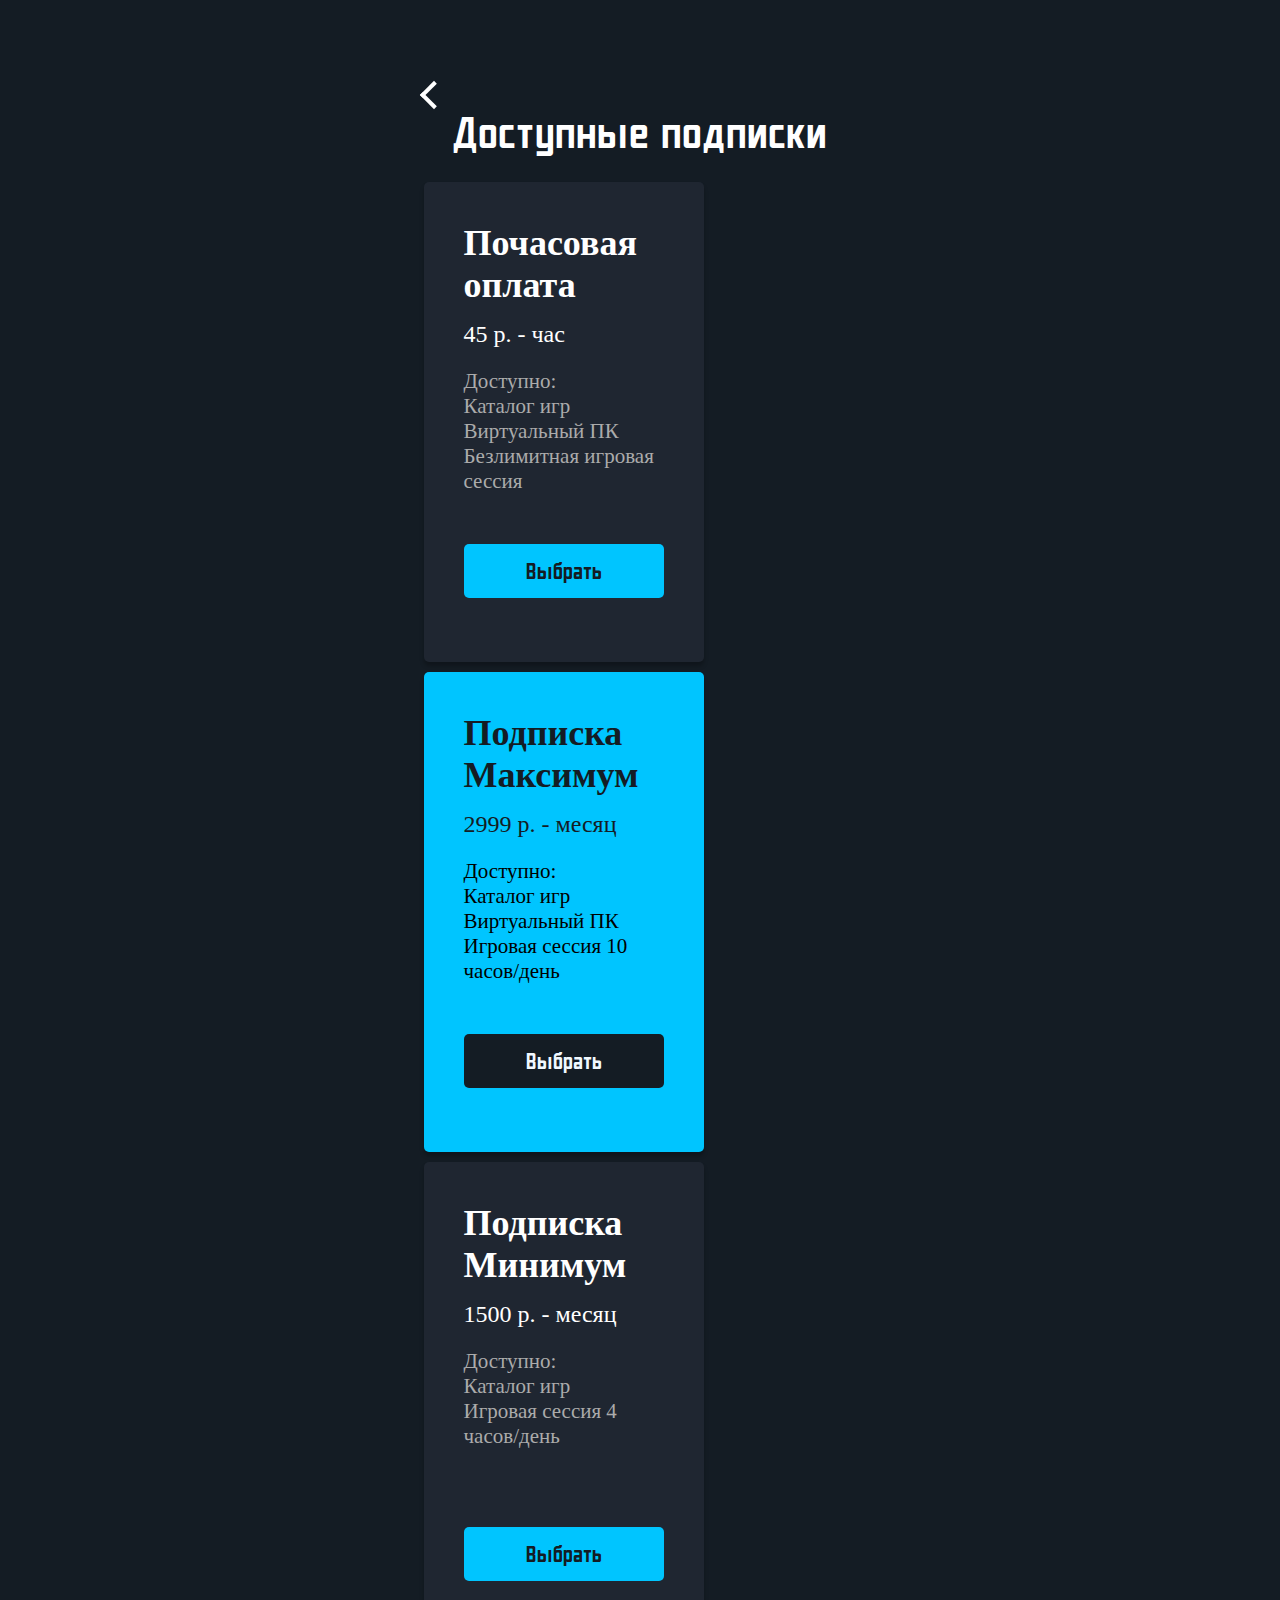
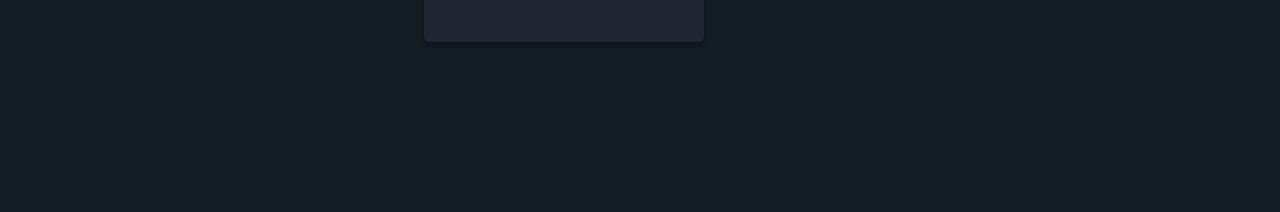
==== pages/available_subscriptions.html @ 453090e2 "Final result" ====
<!DOCTYPE html>
<html lang="en">

<head>
  <meta charset="UTF-8">
  <meta http-equiv="X-UA-Compatible" content="IE=edge">
  <meta name="viewport" content="width=device-width, initial-scale=1.0">
  <title>Subscriptions</title>
  <link rel="stylesheet" href="/assets/css/index.css">
  <link href="https://cdn.jsdelivr.net/npm/bootstrap@5.1.3/dist/css/bootstrap.min.css" rel="stylesheet"
    integrity="sha384-1BmE4kWBq78iYhFldvKuhfTAU6auU8tT94WrHftjDbrCEXSU1oBoqyl2QvZ6jIW3" crossorigin="anonymous">
</head>

<body class="page">
  <div class="container">
    <div class="subscribes">
      <div class="row m-auto" style="max-width: 500px;">
        <div class="col-sm-12 col-md-2 col-lg-1 mb-4">
          <a href="/index.html"><i class="left" style="margin-top: 15px;"></i></a>
        </div>
        <div class="col-sm-12 col-md-10 col-lg-10">
          <div class="title" style="padding-bottom: 25px;">
            Доступные подписки
          </div>
        </div>
      </div>
      <div class="row price">
        <div class="col-sm-6 col-md-3 sub__block">
          <div class="sub__box">
            <div class="sub__title">Почасовая
              оплата</div>
            <div class="sub__cost">45 р. - час</div>
            <div class="sub__about">Доступно:<br>
              Каталог игр<br>
              Виртуальный ПК<br>
              Безлимитная игровая сессия</div>
            <div class="sub__btn"><a href="registration.html">Выбрать</a></div>
          </div>
        </div>
        <div class="col-sm-6 col-md-3 sub__block active">
          <div class="sub__box">
            <div class="sub__title">Подписка Максимум</div>
            <div class="sub__cost">2999 р. - месяц</div>
            <div class="sub__about">Доступно:<br>
              Каталог игр<br>
              Виртуальный ПК<br>
              Игровая сессия 10 часов/день</div>
            <div class="sub__btn"><a href="registration.html">Выбрать</a></div>
          </div>
        </div>
        <div class="col-sm-12 col-md-3 sub__block">
          <div class="sub__box">
            <div class="sub__title">Подписка Минимум</div>
            <div class="sub__cost">1500 р. - месяц</div>
            <div class="sub__about" style="height: 128px;">Доступно:<br>
              Каталог игр<br>
              Игровая сессия 4 часов/день</div>
            <div class="sub__btn"><a href="registration.html">Выбрать</a></div>
          </div>
        </div>
      </div>
    </div>
  </div>
  <script src="/assets/js/subblocks.js"></script>
</body>

</html>
---- assets/css/index.css ----
@font-face {
  font-family: Aire;
  src: url("../fonts/AireExterior.woff") format("woff"), url("../fonts/AireExterior.woff2") format("woff2");
  font-weight: normal;
  font-style: normal;
}

@font-face {
  font-family: Pulsar;
  src: url("../fonts/Pulsar.woff") format("woff"), url("../fonts/Pulsar.woff2") format("woff2");
  font-weight: normal;
  font-style: normal;
}

@-webkit-keyframes menu__line-anim {
  0% {
    height: 0;
  }
  50% {
    height: 580px;
  }
  100% {
    height: 0;
  }
}

@keyframes menu__line-anim {
  0% {
    height: 0;
  }
  50% {
    height: 580px;
  }
  100% {
    height: 0;
  }
}

@-webkit-keyframes header__line-before-anim {
  0% {
    height: 0;
  }
  50% {
    height: 80px;
  }
  100% {
    height: 0;
  }
}

@keyframes header__line-before-anim {
  0% {
    height: 0;
  }
  50% {
    height: 80px;
  }
  100% {
    height: 0;
  }
}

@-webkit-keyframes header__line-after-anim {
  0% {
    height: 0;
  }
  50% {
    height: 250px;
  }
  100% {
    height: 0;
  }
}

@keyframes header__line-after-anim {
  0% {
    height: 0;
  }
  50% {
    height: 250px;
  }
  100% {
    height: 0;
  }
}

@-webkit-keyframes header__line-after-anim-mobile {
  0% {
    height: 0;
  }
  50% {
    height: 90px;
  }
  100% {
    height: 0;
  }
}

@keyframes header__line-after-anim-mobile {
  0% {
    height: 0;
  }
  50% {
    height: 90px;
  }
  100% {
    height: 0;
  }
}

body {
  margin: 0;
  min-height: 100vh;
  width: 100%;
  overflow: auto;
}

.main__page {
  background: -webkit-gradient(linear, left top, left bottom, from(#527e8b), to(#141c24));
  background: linear-gradient(#527e8b, #141c24);
}

a {
  color: #fff !important;
  text-decoration: none !important;
}

ul,
li {
  margin: 0;
  padding-left: 0 !important;
  list-style-type: none;
}

h1,
h2,
h3,
h4,
h5,
h6 {
  margin: 0;
}

h1 {
  color: white;
  -webkit-box-align: center;
      -ms-flex-align: center;
          align-items: center;
  font-family: Aire;
  font-weight: 400;
  font-size: 48px;
}

*,
*::after,
*::before {
  -webkit-box-sizing: border-box;
          box-sizing: border-box;
}

.hidden {
  opacity: 0;
}

input {
  height: 75px;
  width: 390px;
  padding-left: 24px;
  margin: 0 0 15px;
  border-radius: 5px;
}

.header {
  padding-top: 50px;
  margin-bottom: 200px;
}

.header::before {
  content: "";
  position: absolute;
  display: block;
  top: 4%;
  left: 50%;
  width: 1px;
  height: 0px;
  background-color: #fff;
  -webkit-animation: header__line-before-anim 4s linear infinite;
          animation: header__line-before-anim 4s linear infinite;
}

.header::after {
  content: "";
  position: absolute;
  display: block;
  bottom: 0;
  left: 50%;
  width: 1px;
  height: 0px;
  background-color: #fff;
  -webkit-animation: header__line-after-anim 8s linear infinite;
          animation: header__line-after-anim 8s linear infinite;
}

.upper-side {
  margin-bottom: 10px;
  padding-left: 50px;
  padding-top: 40px;
}

.logo {
  display: -webkit-box;
  display: -ms-flexbox;
  display: flex;
}

.logo__img {
  margin-top: -5px;
  width: 40px;
  height: 35px;
  margin-right: 30px;
}

.logo__title {
  font-family: Pulsar;
  text-transform: uppercase;
  font-weight: 400;
  font-size: 24px;
  color: #fff;
}

.link {
  font-family: "Roboto" serif;
  font-size: 16px;
  font-weight: 30;
  -webkit-transition: color 0.15s ease-in-out;
  transition: color 0.15s ease-in-out;
}

.link::after {
  content: "";
  display: block;
  width: 0;
  height: 1px;
  background-color: #00c5ff;
  -webkit-transition: width 0.15s ease-in-out;
  transition: width 0.15s ease-in-out;
}

.link:hover {
  color: #00c5ff !important;
}

.link:hover::after {
  width: 100%;
}

.menu__button {
  cursor: pointer;
  position: absolute;
  width: 45px;
  height: 45px;
  -webkit-transition: all 0.2s ease-in-out;
  transition: all 0.2s ease-in-out;
}

.menu__button:hover {
  -webkit-transform: rotate(90deg);
          transform: rotate(90deg);
}

.menu__button:hover .menu__line {
  background-color: #00c5ff;
}

.menu__line {
  width: 45px;
  height: 5px;
  display: block;
  background-color: white;
  -webkit-transition: background-color 0.2s ease-in-out;
  transition: background-color 0.2s ease-in-out;
}

.menu__line#first {
  margin-top: 11px;
}

.menu__line#second {
  margin-top: 9px;
}

.menu__long-line {
  position: absolute;
  display: block;
  margin-left: 22.5px;
  margin-top: 60px;
  width: 1px;
  height: 0;
  background-color: #fff;
  -webkit-animation: menu__line-anim 16s linear infinite;
          animation: menu__line-anim 16s linear infinite;
}

.title {
  text-align: center;
  font-family: Aire;
  font-size: 48px;
  line-height: 1;
  color: #fff;
}

.subtitle {
  margin-top: 250px;
  text-align: center;
  font-family: "Roboto" serif;
  font-weight: 500;
  font-size: 16px;
  color: #fff;
}

.button {
  margin: 120px auto;
  opacity: 0.4;
  text-align: center;
  -webkit-transition: opacity 0.2s ease;
  transition: opacity 0.2s ease;
  cursor: pointer;
}

.button a {
  font-family: Aire;
  font-size: 26px;
}

.button p {
  color: #000;
  padding-top: 10px;
}

.button:hover {
  opacity: 0.8;
}

.corner {
  height: 60px;
  width: 250px;
  -webkit-clip-path: polygon(0 0, 0 100%, 100% 100%, 100% 30%, 90% 0);
          clip-path: polygon(0 0, 0 100%, 100% 100%, 100% 30%, 90% 0);
  background: white;
}

.corner--entrance {
  margin: 15px 57px 15px 37px;
}

.corner--registration {
  margin: 30px 125px 15px 0;
}

.bg_img {
  margin: auto;
  max-width: 1400px;
  height: 850px;
  border-left: 2px solid #57d6ff;
  border-right: 2px solid #57d6ff;
  border-radius: 6px;
  background: url("/assets/images/main1.png") center no-repeat;
  background-size: cover;
  top: 25px;
}

.border-left {
  border-left: 1px solid rgba(255, 255, 255, 0.15);
}

.text {
  padding-top: 55px;
  margin: auto;
  width: 480px;
  margin-left: 50px;
}

.upper-block {
  display: -webkit-box;
  display: -ms-flexbox;
  display: flex;
}

.pretitle {
  font-size: 16px;
  padding-left: 84px;
  color: #00c5ff;
}

.pretitle::before {
  content: "";
  display: block;
  width: 50px;
  height: 1px;
  background-color: #00c5ff;
  -webkit-transform: translate(-84px, 13px);
          transform: translate(-84px, 13px);
}

.horizontal-line {
  margin: 30px 0 25px 0;
  display: block;
  height: 1px;
  background-color: rgba(255, 255, 255, 0.15);
  width: 50%;
}

.titlemain {
  text-align: left;
  margin: 20px 0 60px 0;
}

.about__text {
  font-family: "roboto" serif;
  font-weight: 300;
  font-size: 21px;
  color: #ababab;
}

.solobtn {
  margin-top: 50px;
}

.center {
  padding-top: 70px;
  margin: auto;
}

.quickstart {
  padding-top: 100px;
}

.titles {
  width: 400px;
  margin: auto;
  padding-bottom: 90px;
}

.titles .pretitle {
  padding-left: 190px;
}

.stages__container {
  max-width: 900px;
  margin: auto;
}

.stages__text {
  font-family: "roboto" serif;
  font-size: 21px;
  color: #f1f1f1;
  line-height: 32px;
  text-align: center;
  margin-top: 10px;
}

.line {
  display: block;
  width: 60px;
  height: 1px;
  -webkit-transform: translate(-40px, -30px);
          transform: translate(-40px, -30px);
  background-color: #00c5ff;
}

.subscribes {
  padding-top: 70px;
  padding-bottom: 120px;
}

.price {
  -webkit-box-pack: center;
      -ms-flex-pack: center;
          justify-content: center;
  margin: auto;
  padding-bottom: 40px;
}

.sub__block {
  margin: 0 10px 10px 0;
  width: 31% !important;
  min-width: 280px;
  height: 480px;
  background-color: #1f2631;
  -webkit-box-shadow: 0px 4px 4px rgba(0, 0, 0, 0.25);
          box-shadow: 0px 4px 4px rgba(0, 0, 0, 0.25);
  border-radius: 5px;
  -webkit-transition: background-color 0.15s ease-in-out;
  transition: background-color 0.15s ease-in-out;
}

.sub__box {
  padding: 40px;
}

.sub__title {
  font-family: "roboto" serif;
  font-weight: 700;
  font-size: 36px;
  line-height: 42px;
  color: #fff;
  margin-bottom: 15px;
  -webkit-transition: color 0.15s ease-in-out;
  transition: color 0.15s ease-in-out;
}

.sub__cost {
  font-family: "roboto" serif;
  font-weight: 500;
  font-size: 24px;
  color: #fff;
  margin-bottom: 21px;
  -webkit-transition: color 0.15s ease-in-out;
  transition: color 0.15s ease-in-out;
}

.sub__about {
  font-family: "roboto" serif;
  font-weight: 300;
  font-size: 21px;
  color: #ababab;
  margin-bottom: 50px;
  -webkit-transition: color 0.15s ease-in-out;
  transition: color 0.15s ease-in-out;
}

.sub__btn {
  cursor: pointer;
  margin: auto;
  padding: 15px 0;
  text-align: center;
  font-family: Aire;
  font-size: 24px;
  background-color: #00c5ff;
  border-radius: 5px;
  -webkit-transition: background-color 0.2s ease-in-out;
  transition: background-color 0.2s ease-in-out;
}

.sub__btn a {
  color: #141c24 !important;
}

.active {
  background-color: #00c5ff;
}

.active .sub__title {
  color: #141c24;
}

.active .sub__cost {
  color: #141c24;
}

.active .sub__about {
  color: #000;
}

.active .sub__btn {
  background-color: #141c24;
}

.active .sub__btn a {
  color: #f1f8ff !important;
}

.center-line {
  border-bottom: 1px solid #00c5ff;
  width: 600px;
  margin: 0 auto;
  -webkit-box-align: center;
      -ms-flex-align: center;
          align-items: center;
}

.mobile__menu {
  display: none;
  position: fixed;
  width: 100%;
  height: 100%;
  z-index: 10;
  padding: 20px;
  background: #141c24;
}

.mobile__logo {
  -webkit-box-pack: center;
      -ms-flex-pack: center;
          justify-content: center;
  margin-bottom: 70px;
}

.mobile__link {
  padding-bottom: 35px;
}

.list {
  text-align: center;
}

.contacts {
  text-align: center;
  padding-bottom: 20px;
  border-bottom: 1px solid #ccc;
}

.back__button {
  text-align: center;
  margin-top: 20px;
  bottom: 0;
}

.footer {
  margin-top: 60px;
  padding: 30px 0;
  display: block;
  width: 100%;
  background-color: #171717;
}

.footer__left-text {
  font-size: 17px;
}

.footer__right-text {
  font-family: "roboto" serif;
  font-size: 12px;
  font-weight: 200;
  color: #fff;
}

.footer__left-end {
  font-size: 16px;
  color: #838383;
}

.footer__left-end::after {
  content: "";
  position: absolute;
  width: 8px;
  height: 8px;
  background-image: url(../images/vec.png);
  background-repeat: no-repeat;
  margin-top: 8px;
  margin-left: 8px;
}

.footer__block {
  display: -webkit-box;
  display: -ms-flexbox;
  display: flex;
  -webkit-box-align: center;
      -ms-flex-align: center;
          align-items: center;
}

.page {
  width: 100%;
  max-width: 1400px;
  margin: 0 auto;
  padding: 0 15px;
  background-color: #141c24 !important;
  display: -webkit-box;
  display: -ms-flexbox;
  display: flex;
  -webkit-box-orient: vertical;
  -webkit-box-direction: normal;
      -ms-flex-direction: column;
          flex-direction: column;
  -webkit-box-pack: center;
      -ms-flex-pack: center;
          justify-content: center;
  -webkit-box-align: center;
      -ms-flex-align: center;
          align-items: center;
}

i {
  border: solid white;
  border-width: 0 4px 4px 0;
  display: inline-block;
  padding: 8px;
}

.left {
  -webkit-transform: rotate(135deg);
          transform: rotate(135deg);
}

/* Download 
================*/
.download__container {
  display: -webkit-box;
  display: -ms-flexbox;
  display: flex;
  -webkit-box-orient: vertical;
  -webkit-box-direction: normal;
      -ms-flex-direction: column;
          flex-direction: column;
  -webkit-box-pack: end;
      -ms-flex-pack: end;
          justify-content: flex-end;
  -webkit-box-align: end;
      -ms-flex-align: end;
          align-items: flex-end;
  width: 658px;
  height: 273px;
}

.download__text {
  display: -webkit-box;
  display: -ms-flexbox;
  display: flex;
  -webkit-box-orient: horizontal;
  -webkit-box-direction: normal;
      -ms-flex-direction: row;
          flex-direction: row;
  margin: auto;
  margin-bottom: 50px;
}

.download__home {
  padding-right: 52px;
}

.download__os {
  display: -webkit-box;
  display: -ms-flexbox;
  display: flex;
  margin-top: 75px;
}

.social__item {
  width: 100px;
  height: 100px;
  margin: 0 0 0 62px;
}

.social__icon {
  display: block;
  height: 100px;
  width: 100px;
  fill: #00c5fa;
  -webkit-transition: fill 0.1s linear;
  transition: fill 0.1s linear;
}

.social__icon:hover {
  fill: white;
}

/* Registration 
================*/
.registration__container {
  display: -webkit-box;
  display: -ms-flexbox;
  display: flex;
  -ms-flex-wrap: wrap;
      flex-wrap: wrap;
  text-align: end;
  -webkit-box-pack: end;
      -ms-flex-pack: end;
          justify-content: end;
  max-width: 484px;
}

.registration__container__header {
  display: -webkit-box;
  display: -ms-flexbox;
  display: flex;
  -ms-flex-wrap: wrap;
      flex-wrap: wrap;
  -ms-flex-line-pack: start;
      align-content: flex-start;
  height: 48px;
  margin-bottom: 32px;
}

.registration__container__header--reg {
  margin: -10px 0 32px -75px;
}

.registration__home {
  display: -webkit-box;
  display: -ms-flexbox;
  display: flex;
  -webkit-box-pack: end;
      -ms-flex-pack: end;
          justify-content: flex-end;
  -webkit-box-align: end;
      -ms-flex-align: end;
          align-items: flex-end;
  margin-right: 40px;
  height: 33px;
}

.registration__text {
  font-family: Aire;
  font-size: 24px;
  margin-right: 57px;
}

.registration__text--active {
  color: white;
  margin-right: 40px;
  font-size: 48px;
}

.registration__text--inactive {
  color: rgba(255, 255, 255, 0.5);
  font-size: 48px;
  margin-right: 80px;
}

.registration__agreement {
  display: -webkit-box;
  display: -ms-flexbox;
  display: flex;
  -ms-flex-wrap: wrap;
      flex-wrap: wrap;
  margin-top: -35px;
}

.registration__agreement__text {
  max-width: 382px;
  height: 112px;
  color: rgba(255, 255, 255, 0.5);
  font-family: "roboto" serif;
  font-weight: 200;
  font-size: 12px;
  line-height: 1.2;
  margin: 39px 19px 19px 19px;
  padding-left: 20px;
  text-align: left;
}

.registration__fast_entering {
  display: -webkit-box;
  display: -ms-flexbox;
  display: flex;
  -ms-flex-wrap: wrap;
      flex-wrap: wrap;
  width: 240px;
  -webkit-box-pack: center;
      -ms-flex-pack: center;
          justify-content: center;
  margin-right: 140px;
}

.registration__fast_entering__item {
  width: 25px;
  height: 25px;
  margin: 6px 10px;
}

/* Registration_confimation
================*/
.confirmation__container {
  display: -webkit-box;
  display: -ms-flexbox;
  display: flex;
  -webkit-box-orient: vertical;
  -webkit-box-direction: normal;
      -ms-flex-direction: column;
          flex-direction: column;
  -webkit-box-pack: end;
      -ms-flex-pack: end;
          justify-content: flex-end;
  -webkit-box-align: end;
      -ms-flex-align: end;
          align-items: flex-end;
  max-width: 836px;
}

.confirmation__header {
  display: -webkit-box;
  display: -ms-flexbox;
  display: flex;
  -ms-flex-wrap: wrap;
      flex-wrap: wrap;
  margin-bottom: 65px;
}

.confirmation__home {
  margin-top: 13px;
  margin-right: 40px;
  height: 33px;
}

.confirmation__header__text {
  color: white;
  font-size: 39px;
  margin-right: 111px;
}

.confirmation__text {
  color: #ababab;
  font-family: "roboto" serif !important;
  font-weight: 300;
  font-size: 16px;
  line-height: 1.8;
}

/* Contact
================*/
.contact__container {
  display: -webkit-box;
  display: -ms-flexbox;
  display: flex;
  -webkit-box-orient: vertical;
  -webkit-box-direction: normal;
      -ms-flex-direction: column;
          flex-direction: column;
  -webkit-box-pack: end;
      -ms-flex-pack: end;
          justify-content: flex-end;
  -webkit-box-align: end;
      -ms-flex-align: end;
          align-items: flex-end;
  width: 207px;
  height: 120px;
}

.contact__text {
  display: -webkit-box;
  display: -ms-flexbox;
  display: flex;
  -webkit-box-orient: horizontal;
  -webkit-box-direction: normal;
      -ms-flex-direction: row;
          flex-direction: row;
  margin-bottom: 49px;
}

.download__home {
  display: -webkit-box;
  display: -ms-flexbox;
  display: flex;
  padding-right: 52px;
}

.contact__messenger {
  display: -webkit-box;
  display: -ms-flexbox;
  display: flex;
  margin-right: 25px;
}

.contact__item {
  width: 42px;
  height: 42px;
  margin: 0 5px;
}

.contact__icon {
  display: block;
  height: 42px;
  width: 42px;
  fill: rgba(255, 255, 255, 0.8);
  -webkit-transition: fill 0.1s linear;
  transition: fill 0.1s linear;
}

.social__icon:hover {
  fill: white;
}

/* Entrance
================*/
.entrance__agreement {
  display: -webkit-box;
  display: -ms-flexbox;
  display: flex;
  -ms-flex-wrap: wrap;
      flex-wrap: wrap;
}

.entrance__agreement__text {
  width: 61px;
  color: rgba(255, 255, 255, 0.5);
  font-family: "roboto", serif;
  font-weight: 200;
  font-size: 14px;
  line-height: 1.2;
  margin: 39px 0 72px 0;
  text-align: left;
  padding-top: 5px;
}

.section__pre-post-title {
  font-family: "roboto" serif;
  font-size: 14px;
  color: rgba(255, 255, 255, 0.5);
  margin: auto auto 12px 170px;
  margin-bottom: 12px;
  text-align: center;
}

.section__pre-post-title::before {
  content: "";
  display: block;
  width: 117px;
  height: 1px;
  background-color: rgba(255, 255, 255, 0.5);
  -webkit-transform: translate(-129px, 12px);
          transform: translate(-129px, 12px);
}

.section__pre-post-title::after {
  content: "";
  display: block;
  width: 117px;
  height: 1px;
  background-color: rgba(255, 255, 255, 0.5);
  -webkit-transform: translate(129px, -9px);
          transform: translate(129px, -9px);
}

@media (max-width: 992px) {
  .main__page {
    background: #141c24;
  }
  .border-left {
    border: none;
  }
  .center-line {
    width: 60%;
  }
  #sub {
    height: 156px !important;
  }
}

@media (max-width: 767px) {
  .stages__text {
    font-size: 15px;
  }
  #line {
    display: none;
  }
  .header {
    padding-top: 30px;
  }
  .header .title {
    text-align: left;
    padding-left: 30px;
  }
  .header .subtitle {
    padding-left: 30px;
    margin-top: 40px;
    text-align: left;
    width: 50%;
  }
  .header::before {
    display: none;
  }
  .header::after {
    -webkit-animation: header__line-after-anim-mobile 8s linear infinite;
            animation: header__line-after-anim-mobile 8s linear infinite;
  }
  .header .menu__long-line {
    display: none;
  }
  .header .menu__button {
    display: block;
    position: absolute;
    bottom: 0;
    right: 5%;
    margin-bottom: 100px;
  }
}

@media (max-width: 576px) {
  .header {
    padding-top: 0;
  }
  .upper-side {
    padding-left: 0px;
  }
  .border-left {
    border: none;
  }
  .center-line {
    display: none;
  }
  #examples {
    width: 80% !important;
    height: auto !important;
  }
  .stages__text {
    font-size: 15px;
  }
  .text {
    margin-left: 0;
    max-width: 100%;
  }
  .title {
    max-width: 250px;
  }
  .titles {
    max-width: 250px;
  }
  .titles .pretitle {
    text-align: center;
    padding-left: 90px;
  }
  .titles .pretitle::before {
    width: 50px;
    -webkit-transform: translate(-30px, 13px);
            transform: translate(-30px, 13px);
  }
  .titles .pretitle#locations::before {
    -webkit-transform: translate(-70px, 13px);
            transform: translate(-70px, 13px);
  }
  .sub__block {
    width: 15%;
  }
  /* Download 
  ================*/
  .download__container {
    width: 358px;
    -webkit-box-pack: center;
        -ms-flex-pack: center;
            justify-content: center;
    -webkit-box-align: center;
        -ms-flex-align: center;
            align-items: center;
    padding-bottom: 120px;
  }
  .download__text {
    -webkit-box-orient: vertical;
    -webkit-box-direction: normal;
        -ms-flex-direction: column;
            flex-direction: column;
    -webkit-box-align: start;
        -ms-flex-align: start;
            align-items: flex-start;
    margin-bottom: 0;
  }
  .download__home {
    margin-bottom: 45px;
  }
  .download__os {
    -webkit-box-orient: vertical;
    -webkit-box-direction: normal;
        -ms-flex-direction: column;
            flex-direction: column;
    margin-top: 55px;
  }
  .social__item {
    width: 80px;
    height: 80px;
    margin: 15px 0;
  }
  .social__icon {
    height: 80px;
    width: 80px;
  }
  /* Contact
  ================*/
  .page {
    -webkit-box-pack: start;
        -ms-flex-pack: start;
            justify-content: flex-start;
  }
  .contact__container {
    -webkit-box-pack: center;
        -ms-flex-pack: center;
            justify-content: center;
    -webkit-box-align: center;
        -ms-flex-align: center;
            align-items: center;
    padding-top: 155px;
  }
  .contact__text {
    -webkit-box-orient: vertical;
    -webkit-box-direction: normal;
        -ms-flex-direction: column;
            flex-direction: column;
    -webkit-box-align: start;
        -ms-flex-align: start;
            align-items: flex-start;
    margin-bottom: 0;
  }
  .contact__messenger {
    margin: 35px 0;
  }
  .contact__item {
    width: 42px;
    height: 42px;
  }
  .contact__icon {
    height: 42px;
    width: 42px;
    fill: rgba(255, 255, 255, 0.8);
  }
  /* Entrance 
  ================*/
  .registration__container {
    -webkit-box-align: start;
        -ms-flex-align: start;
            align-items: flex-start;
    -webkit-box-pack: center;
        -ms-flex-pack: center;
            justify-content: center;
    padding-top: 50px;
  }
  .registration__container__header {
    -ms-flex-wrap: nowrap;
        flex-wrap: nowrap;
    -webkit-box-orient: vertical;
    -webkit-box-direction: normal;
        -ms-flex-direction: column;
            flex-direction: column;
    -webkit-box-align: start;
        -ms-flex-align: start;
            align-items: flex-start;
    height: 150px;
  }
  .registration__text--active {
    margin: 25px 0 0 40px;
    font-size: 48px;
    -webkit-box-align: center;
        -ms-flex-align: center;
            align-items: center;
  }
  .registration__text--inactive {
    margin-left: 40px;
    font-size: 48px;
    -webkit-box-align: center;
        -ms-flex-align: center;
            align-items: center;
    padding: 0px;
  }
  .entrance__agreement {
    -webkit-box-orient: horizontal;
    -webkit-box-direction: normal;
        -ms-flex-direction: row;
            flex-direction: row;
    -ms-flex-wrap: wrap;
        flex-wrap: wrap;
    -webkit-box-pack: center;
        -ms-flex-pack: center;
            justify-content: center;
    margin: 0 0 100px 0;
  }
  .corner--entrance {
    margin: 40px 100px 0;
  }
  .entrance__agreement__text {
    -webkit-box-orient: vertical;
    -webkit-box-direction: normal;
        -ms-flex-direction: column;
            flex-direction: column;
    -webkit-box-ordinal-group: 3;
        -ms-flex-order: 2;
            order: 2;
  }
  .registration__fast_entering {
    -webkit-box-pack: center;
        -ms-flex-pack: center;
            justify-content: center;
    margin: 0;
  }
  /* Registration 
  ================*/
  input {
    width: 325px;
    -webkit-box-ordinal-group: 2;
        -ms-flex-order: 1;
            order: 1;
  }
  .corner--registration {
    margin: 20px 100px 0;
  }
  .registration__agreement {
    margin: -25px 0 0 0;
  }
  .registration__agreement__text {
    -webkit-box-orient: vertical;
    -webkit-box-direction: normal;
        -ms-flex-direction: column;
            flex-direction: column;
    -webkit-box-ordinal-group: 3;
        -ms-flex-order: 2;
            order: 2;
    max-width: 271px;
    margin-left: 0;
    margin-bottom: 85px;
  }
}

@media (max-width: 375px) {
  .download__container {
    width: 240px;
  }
  .download__text {
    font-size: 36px;
  }
  .download__os {
    margin-top: 25px;
  }
  .entrance__agreement {
    margin-bottom: -35px;
  }
  .entrance__agreement__text {
    margin: 39px 0 0 0;
  }
  .registration__home {
    margin: 0 0 0 40px;
  }
  .confirmation__header {
    margin: 5px 0;
  }
  .confirmation__header__text {
    font-size: 20px;
  }
  .confirmation__text {
    font-size: 12px;
  }
  .registration__agreement__text {
    padding-left: 3px;
    margin-right: 0;
    width: 250px;
  }
}
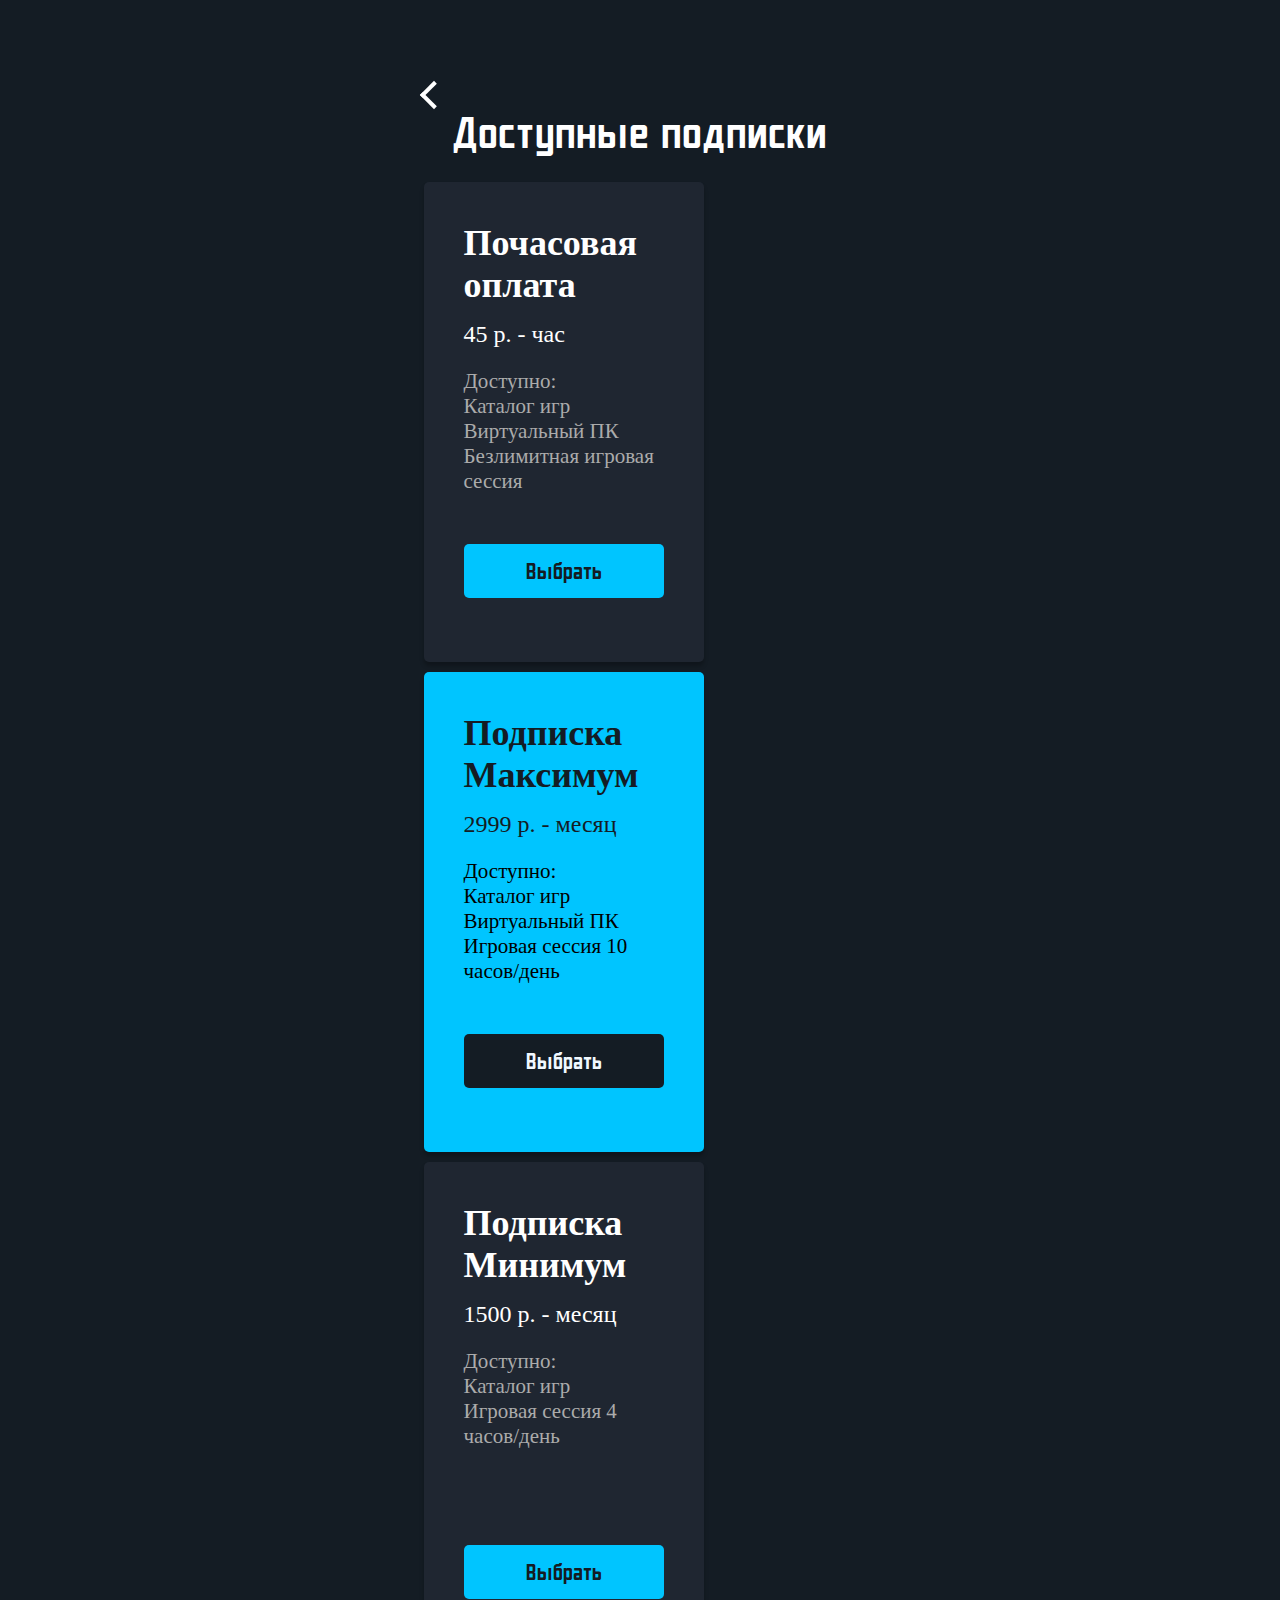
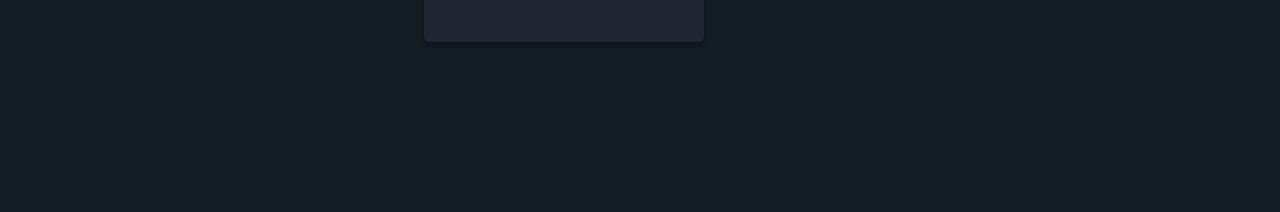
==== commit edf24d41: "Main" ====
--- a/pages/available_subscriptions.html
+++ b/pages/available_subscriptions.html
@@ -6,7 +6,7 @@
   <meta http-equiv="X-UA-Compatible" content="IE=edge">
   <meta name="viewport" content="width=device-width, initial-scale=1.0">
   <title>Subscriptions</title>
-  <link rel="stylesheet" href="/assets/css/index.css">
+  <link rel="stylesheet" href="../assets/css/index.css">
   <link href="https://cdn.jsdelivr.net/npm/bootstrap@5.1.3/dist/css/bootstrap.min.css" rel="stylesheet"
     integrity="sha384-1BmE4kWBq78iYhFldvKuhfTAU6auU8tT94WrHftjDbrCEXSU1oBoqyl2QvZ6jIW3" crossorigin="anonymous">
 </head>
@@ -16,7 +16,7 @@
     <div class="subscribes">
       <div class="row m-auto" style="max-width: 500px;">
         <div class="col-sm-12 col-md-2 col-lg-1 mb-4">
-          <a href="/index.html"><i class="left" style="margin-top: 15px;"></i></a>
+          <a href="../index.html"><i class="left" style="margin-top: 15px;"></i></a>
         </div>
         <div class="col-sm-12 col-md-10 col-lg-10">
           <div class="title" style="padding-bottom: 25px;">
@@ -34,7 +34,9 @@
               Каталог игр<br>
               Виртуальный ПК<br>
               Безлимитная игровая сессия</div>
-            <div class="sub__btn"><a href="registration.html">Выбрать</a></div>
+            <a href="registration.html">
+              <div class="sub__btn">Выбрать</div>
+            </a>
           </div>
         </div>
         <div class="col-sm-6 col-md-3 sub__block active">
@@ -45,23 +47,27 @@
               Каталог игр<br>
               Виртуальный ПК<br>
               Игровая сессия 10 часов/день</div>
-            <div class="sub__btn"><a href="registration.html">Выбрать</a></div>
+            <a href="registration.html">
+              <div class="sub__btn">Выбрать</div>
+            </a>
           </div>
         </div>
         <div class="col-sm-12 col-md-3 sub__block">
           <div class="sub__box">
             <div class="sub__title">Подписка Минимум</div>
             <div class="sub__cost">1500 р. - месяц</div>
-            <div class="sub__about" style="height: 128px;">Доступно:<br>
+            <div class="sub__about">Доступно:<br>
               Каталог игр<br>
-              Игровая сессия 4 часов/день</div>
-            <div class="sub__btn"><a href="registration.html">Выбрать</a></div>
+              Игровая сессия 4 часов/день<br><p style="opacity: 0;">1</p></div>
+            <a href="registration.html">
+              <div class="sub__btn">Выбрать</div>
+            </a>
           </div>
         </div>
       </div>
     </div>
   </div>
-  <script src="/assets/js/subblocks.js"></script>
+  <script src="../assets/js/subblocks.js"></script>
 </body>
 
 </html>--- a/assets/css/index.css
+++ b/assets/css/index.css
@@ -364,7 +364,7 @@
   border-left: 2px solid #57d6ff;
   border-right: 2px solid #57d6ff;
   border-radius: 6px;
-  background: url("/assets/images/main1.png") center no-repeat;
+  background: url("../images/main1.png") center no-repeat;
   background-size: cover;
   top: 25px;
 }
@@ -540,9 +540,6 @@
   border-radius: 5px;
   -webkit-transition: background-color 0.2s ease-in-out;
   transition: background-color 0.2s ease-in-out;
-}
-
-.sub__btn a {
   color: #141c24 !important;
 }
 
@@ -564,9 +561,6 @@
 
 .active .sub__btn {
   background-color: #141c24;
-}
-
-.active .sub__btn a {
   color: #f1f8ff !important;
 }
 
@@ -1077,8 +1071,16 @@
 }
 
 @media (max-width: 576px) {
+  .bg_img {
+    border: none;
+  }
   .header {
     padding-top: 0;
+  }
+  .logo {
+    -webkit-box-pack: center;
+        -ms-flex-pack: center;
+            justify-content: center;
   }
   .upper-side {
     padding-left: 0px;
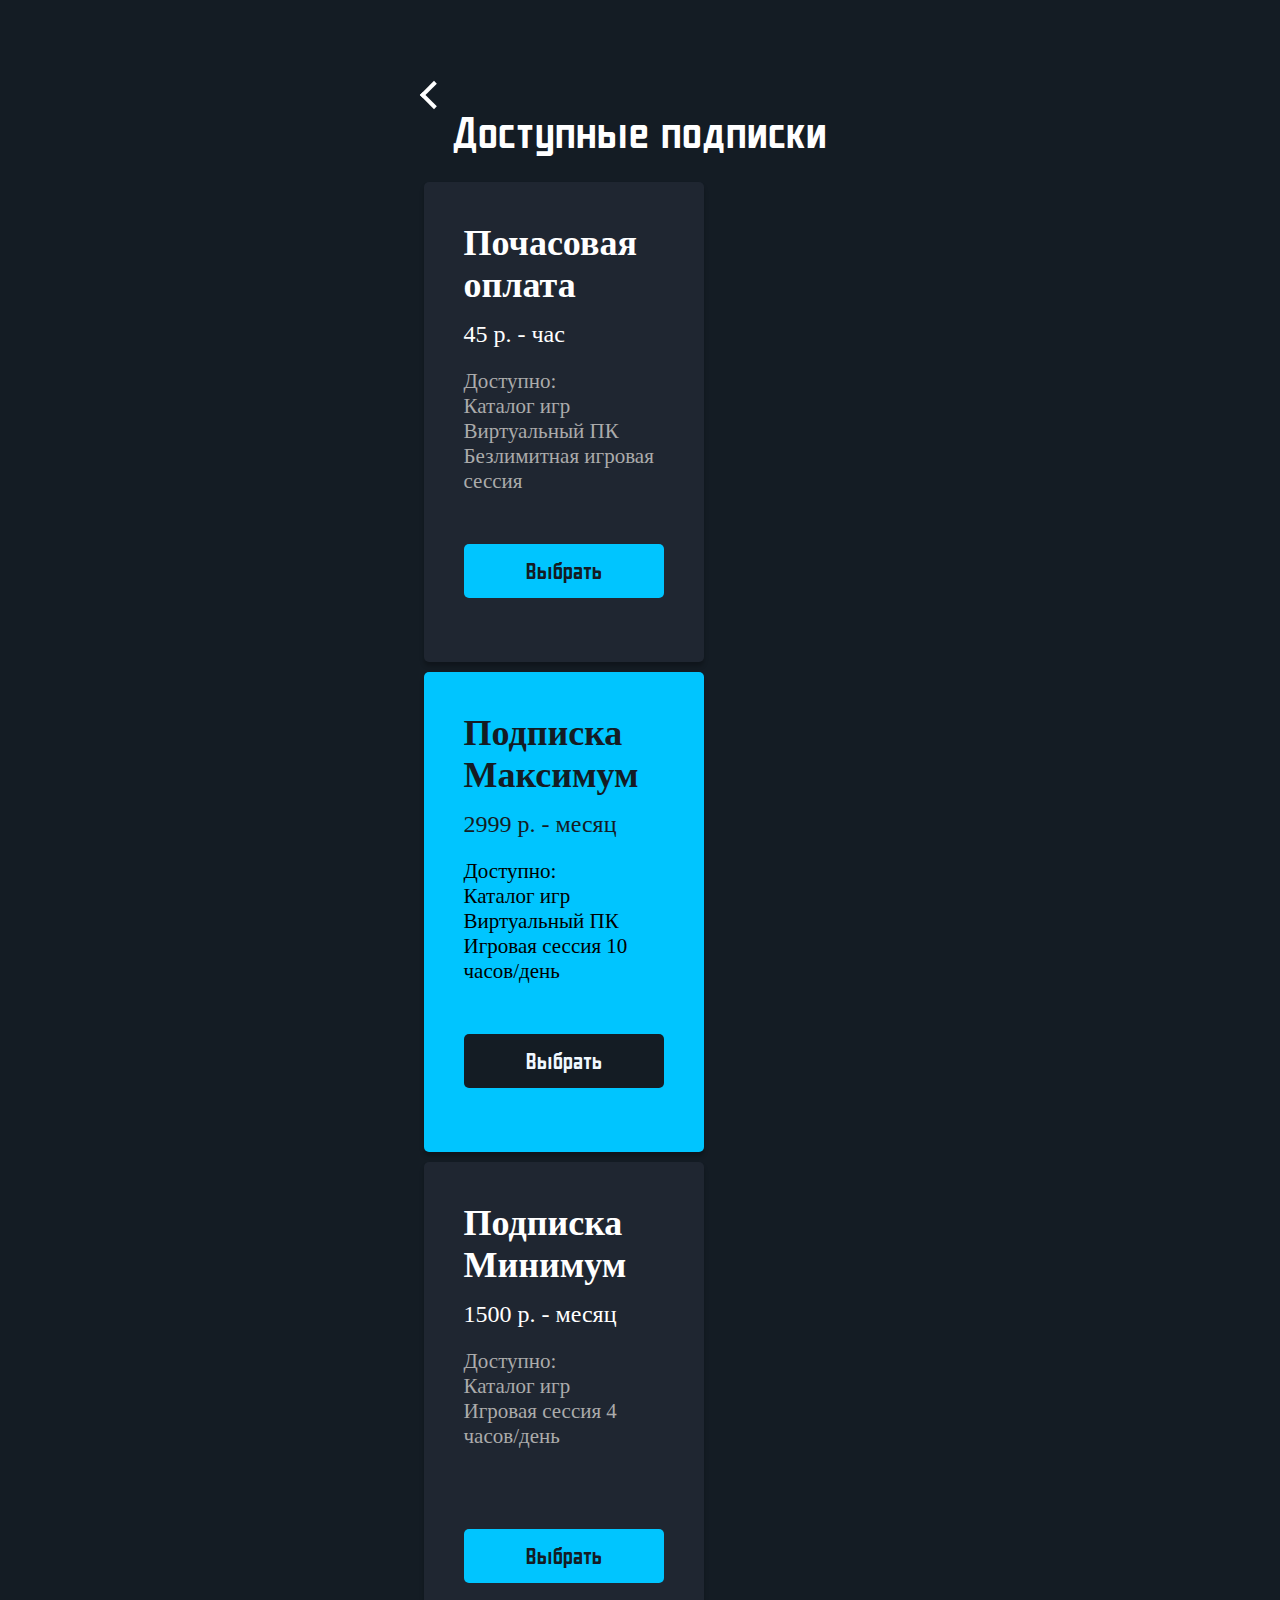
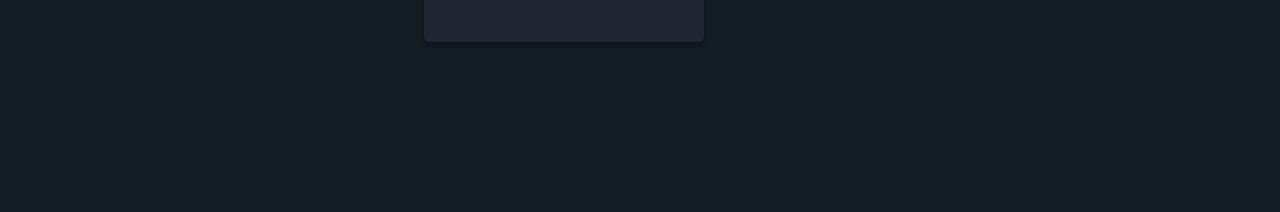
==== commit a90d3a61: "fixed" ====
--- a/pages/available_subscriptions.html
+++ b/pages/available_subscriptions.html
@@ -58,9 +58,9 @@
             <div class="sub__cost">1500 р. - месяц</div>
             <div class="sub__about">Доступно:<br>
               Каталог игр<br>
-              Игровая сессия 4 часов/день<br><p style="opacity: 0;">1</p></div>
+              Игровая сессия 4 часов/день</div>
             <a href="registration.html">
-              <div class="sub__btn">Выбрать</div>
+              <div class="sub__btn" style="margin-top: 80px;">Выбрать</div>
             </a>
           </div>
         </div>
